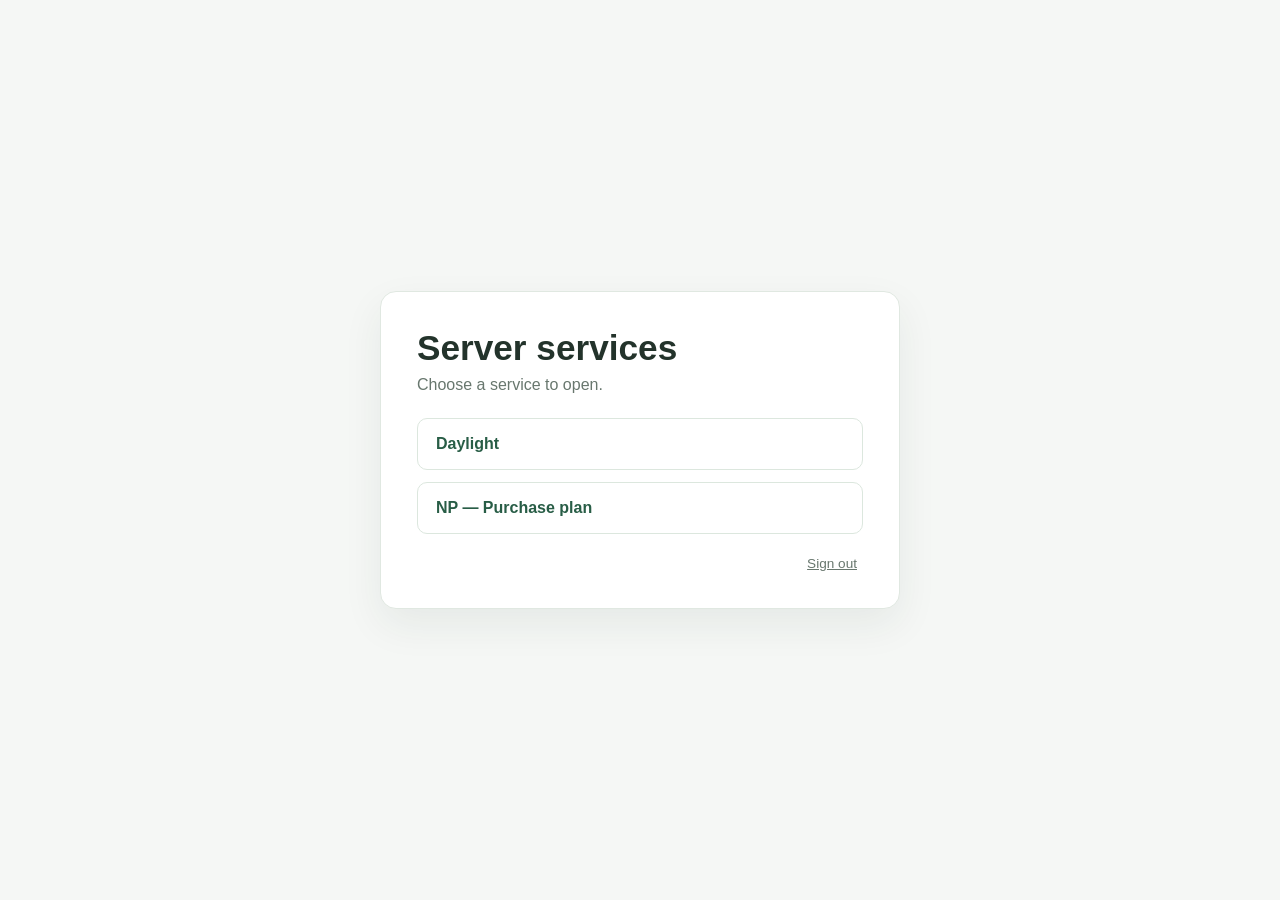
==== Landing/index.html @ 1d30f03a "First commit - Landing + 2 services" ====
<!doctype html>
<html lang="en">
<head>
  <meta charset="utf-8">
  <meta name="viewport" content="width=device-width, initial-scale=1">
  <meta name="theme-color" content="#f5f7f5">
  <title>Server services</title>
  <style>
    :root {
      color-scheme: light;
      font-family: "Segoe UI", Arial, sans-serif;
      color: #23332b;
      background: #f5f7f5;
    }

    * { box-sizing: border-box; }

    body {
      display: grid;
      min-height: 100vh;
      margin: 0;
      place-items: center;
      padding: 24px;
    }

    main {
      width: min(100%, 520px);
      padding: 36px;
      border: 1px solid #e0e8e1;
      border-radius: 16px;
      background: #fff;
      box-shadow: 0 16px 40px rgb(35 51 43 / 7%);
    }

    h1 {
      margin: 0 0 8px;
      font-size: clamp(1.7rem, 5vw, 2.2rem);
    }

    p { margin: 0 0 24px; color: #68776e; }

    ul { display: grid; gap: 12px; margin: 0; padding: 0; list-style: none; }

    a {
      display: block;
      padding: 16px 18px;
      border: 1px solid #dce7de;
      border-radius: 10px;
      color: #285d46;
      font-weight: 650;
      text-decoration: none;
    }

    a:hover, a:focus-visible {
      border-color: #8eae98;
      background: #f4f8f4;
      text-decoration: underline;
    }
    .panel {
      margin-top: 24px;
      padding: 12px 16px;
      border-radius: 10px;
      background: #f4f8f4;
      font-size: 0.9rem;
    }

    .panel + .panel { margin-top: 12px; }
    .panel[hidden] { display: none; }
    .signout { margin-top: 20px; text-align: right; }
    .signout button { border: 0; background: none; color: #68776e; font: inherit; font-size: 0.85rem; cursor: pointer; text-decoration: underline; }
    .panel h2 { margin: 0 0 4px; color: #68776e; font-size: 0.75rem; text-transform: uppercase; }
    #oldest-title, #next-buy-title { font-weight: 650; overflow-wrap: anywhere; }
    #oldest-title a, #next-buy-title a { display: inline; padding: 0; border: 0; background: none; }
    #oldest-age, #next-buy-price { color: #68776e; }
  </style>
</head>
<body>
  <main>
    <h1>Server services</h1>
    <p>Choose a service to open.</p>
    <ul>
      <li><a href="/daylight">Daylight</a></li>
      <li><a href="/np/">NP — Purchase plan</a></li>
    </ul>
    <form method="post" action="/login.php" class="signout">
      <input type="hidden" name="action" value="logout">
      <button type="submit">Sign out</button>
    </form>
    <section id="oldest" class="panel" hidden>
      <h2>Oldest open task</h2>
      <div id="oldest-title"></div>
      <small id="oldest-age"></small>
    </section>
    <section id="next-buy" class="panel" hidden>
      <h2>Next to buy</h2>
      <div id="next-buy-title"></div>
      <small id="next-buy-price"></small>
    </section>
  </main>
  <script src="landing.js"></script>
</body>
</html>
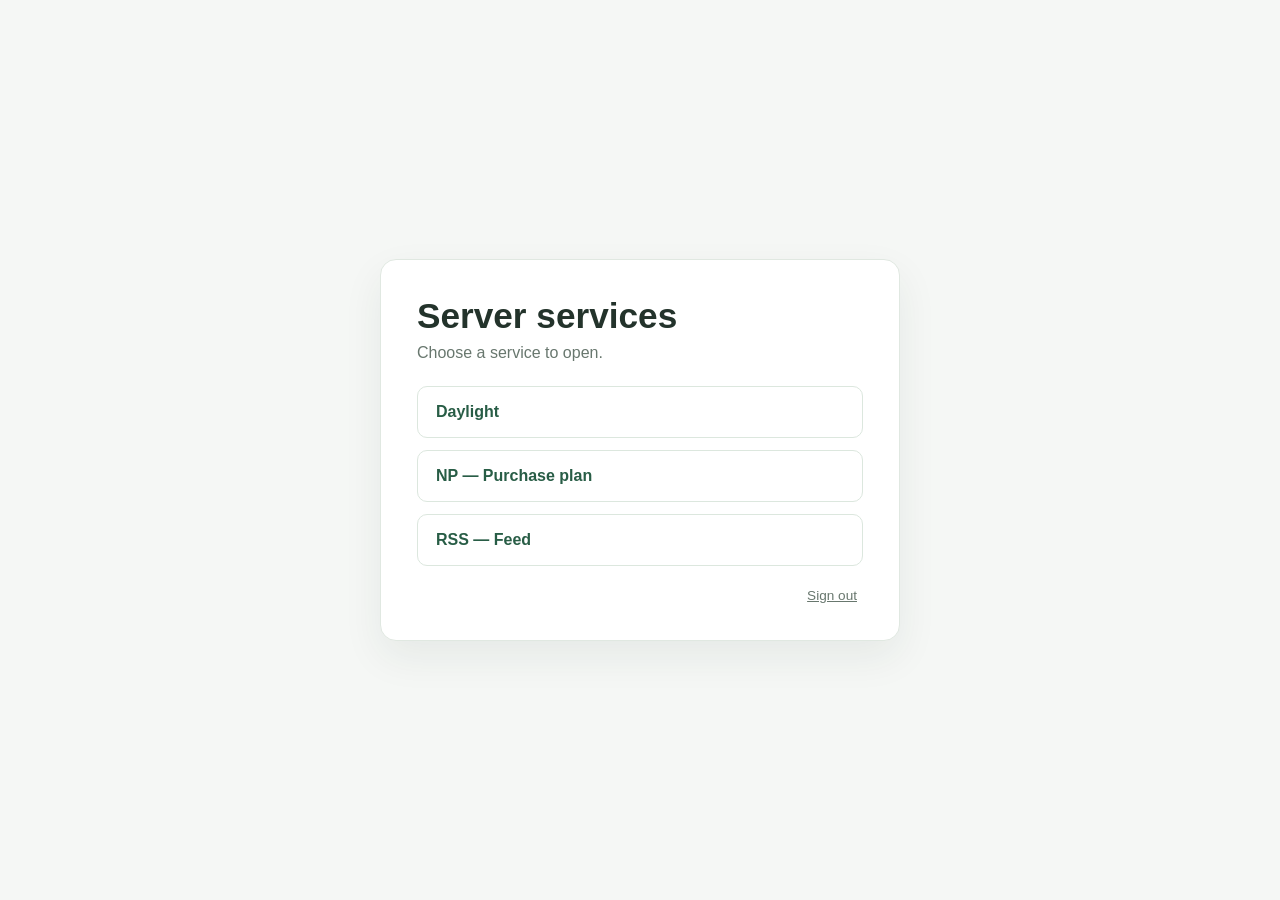
==== commit 54c88e66: "Added an RSS aggregator" ====
--- a/Landing/index.html
+++ b/Landing/index.html
@@ -69,9 +69,9 @@
     .signout { margin-top: 20px; text-align: right; }
     .signout button { border: 0; background: none; color: #68776e; font: inherit; font-size: 0.85rem; cursor: pointer; text-decoration: underline; }
     .panel h2 { margin: 0 0 4px; color: #68776e; font-size: 0.75rem; text-transform: uppercase; }
-    #oldest-title, #next-buy-title { font-weight: 650; overflow-wrap: anywhere; }
-    #oldest-title a, #next-buy-title a { display: inline; padding: 0; border: 0; background: none; }
-    #oldest-age, #next-buy-price { color: #68776e; }
+    #oldest-title, #next-buy-title, #latest-title { font-weight: 650; overflow-wrap: anywhere; }
+    #oldest-title a, #next-buy-title a, #latest-title a { display: inline; padding: 0; border: 0; background: none; }
+    #oldest-age, #next-buy-price, #latest-meta { color: #68776e; }
   </style>
 </head>
 <body>
@@ -81,7 +81,8 @@
     <ul>
       <li><a href="/daylight">Daylight</a></li>
       <li><a href="/np/">NP — Purchase plan</a></li>
-    </ul>
+            <li><a href="/rss/">RSS — Feed</a></li>
+          </ul>
     <form method="post" action="/login.php" class="signout">
       <input type="hidden" name="action" value="logout">
       <button type="submit">Sign out</button>
@@ -96,6 +97,11 @@
       <div id="next-buy-title"></div>
       <small id="next-buy-price"></small>
     </section>
+    <section id="latest" class="panel" hidden>
+      <h2>Latest headline</h2>
+      <div id="latest-title"></div>
+      <small id="latest-meta"></small>
+    </section>
   </main>
   <script src="landing.js"></script>
 </body>
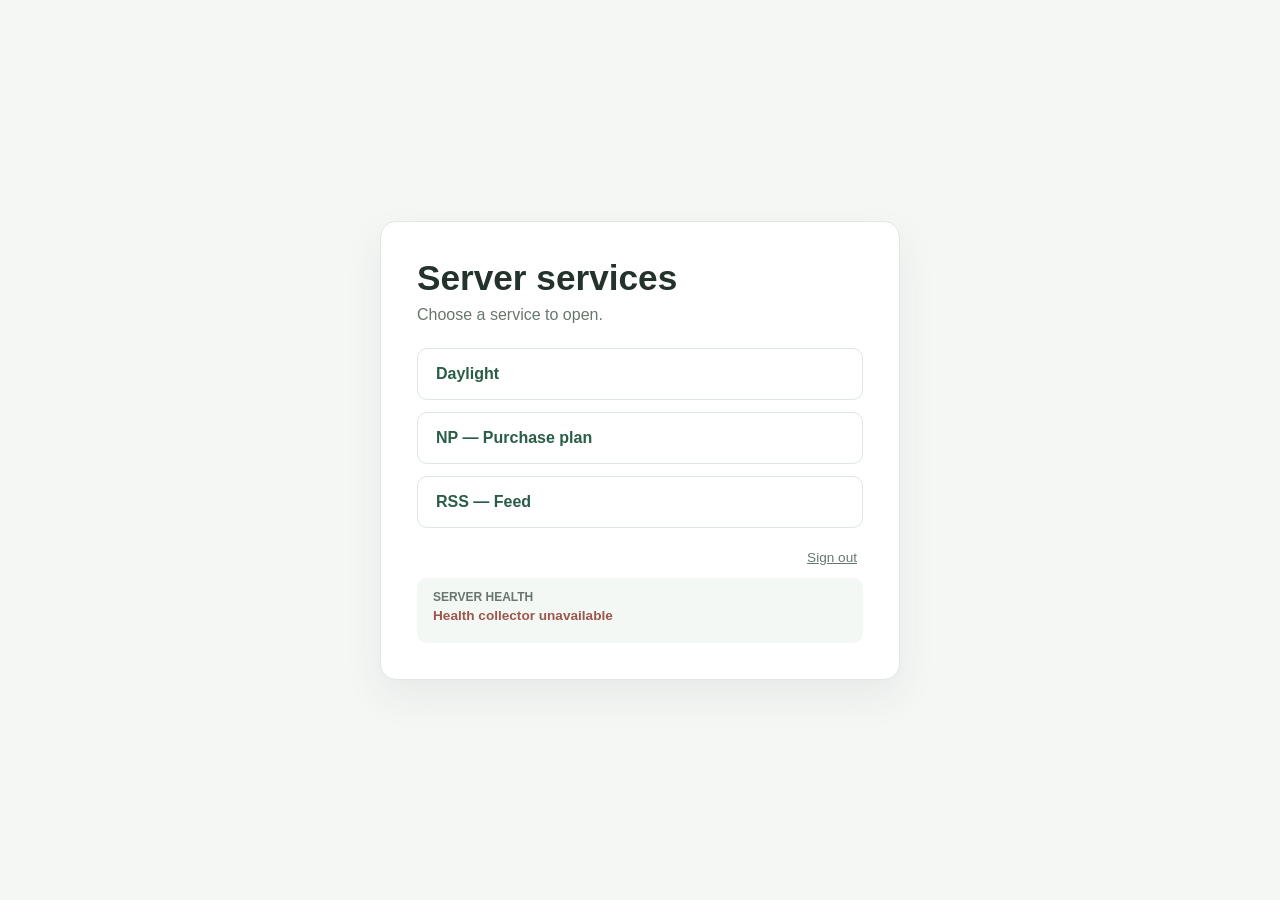
==== commit 7777955f: "New Service - Health Inspector" ====
--- a/Landing/index.html
+++ b/Landing/index.html
@@ -72,6 +72,14 @@
     #oldest-title, #next-buy-title, #latest-title { font-weight: 650; overflow-wrap: anywhere; }
     #oldest-title a, #next-buy-title a, #latest-title a { display: inline; padding: 0; border: 0; background: none; }
     #oldest-age, #next-buy-price, #latest-meta { color: #68776e; }
+    #health-status { margin-bottom: 8px; color: #68776e; font-size: 0.85rem; }
+    #health-status.bad { color: #9c574c; font-weight: 650; }
+    .metric { display: grid; grid-template-columns: 6.5rem 1fr; gap: 2px 10px; align-items: center; margin: 6px 0; font-size: 0.9rem; }
+    .metric-label { color: #68776e; }
+    .metric-value { font-variant-numeric: tabular-nums; }
+    .metric-bar { grid-column: 2; height: 6px; overflow: hidden; border-radius: 3px; background: #e8f1eb; }
+    .metric-bar > div { height: 100%; background: #285d46; }
+    .metric-bar > div.high { background: #b94f45; }
   </style>
 </head>
 <body>
@@ -102,6 +110,11 @@
       <div id="latest-title"></div>
       <small id="latest-meta"></small>
     </section>
+    <section id="health" class="panel">
+      <h2>Server health</h2>
+      <div id="health-status">Loading…</div>
+      <div id="health-rows"></div>
+    </section>
   </main>
   <script src="landing.js"></script>
 </body>
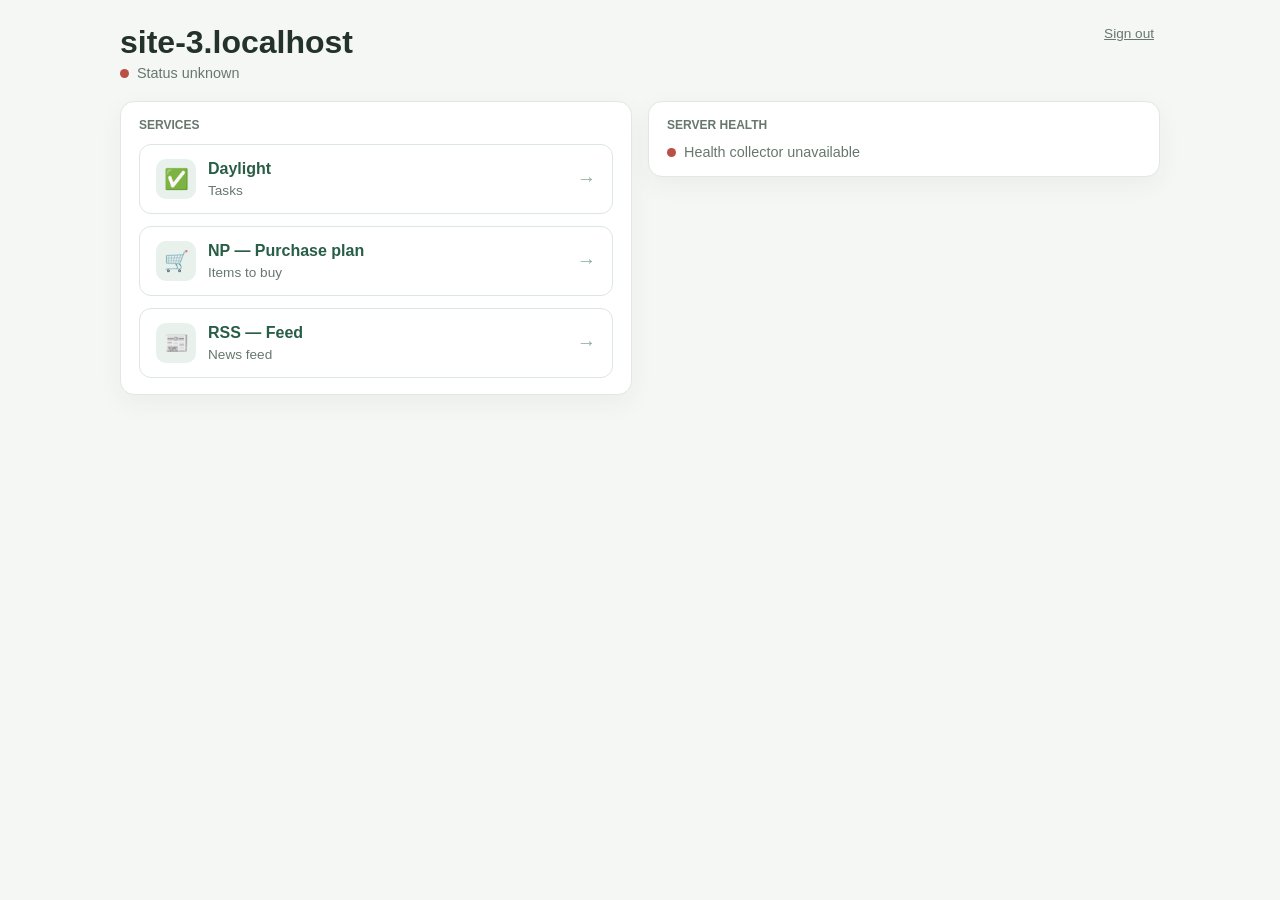
==== commit 9e5e64d9: "Reworking UI for landing page" ====
--- a/Landing/index.html
+++ b/Landing/index.html
@@ -4,118 +4,136 @@
   <meta charset="utf-8">
   <meta name="viewport" content="width=device-width, initial-scale=1">
   <meta name="theme-color" content="#f5f7f5">
-  <title>Server services</title>
+  <title>Server</title>
   <style>
     :root {
       color-scheme: light;
       font-family: "Segoe UI", Arial, sans-serif;
       color: #23332b;
       background: #f5f7f5;
+      --green: #2f8f5b;
+      --amber: #d99a1e;
+      --red: #b94f45;
+      --muted: #68776e;
+      --border: #e0e8e1;
     }
 
     * { box-sizing: border-box; }
+    [hidden] { display: none !important; }
 
-    body {
-      display: grid;
-      min-height: 100vh;
-      margin: 0;
-      place-items: center;
-      padding: 24px;
+    body { margin: 0; padding: 24px; }
+    .page { width: min(100%, 560px); margin: 0 auto; }
+
+    header { display: flex; gap: 16px; align-items: flex-start; justify-content: space-between; margin-bottom: 20px; }
+    h1 { margin: 0; font-size: clamp(1.5rem, 5vw, 2rem); overflow-wrap: anywhere; }
+    .status { display: flex; gap: 8px; align-items: center; margin-top: 4px; color: var(--muted); font-size: 0.9rem; }
+    .signout button { border: 0; background: none; color: var(--muted); font: inherit; font-size: 0.85rem; cursor: pointer; text-decoration: underline; }
+
+    .dot { width: 9px; height: 9px; flex: none; border-radius: 50%; background: #aab5ae; }
+    .dot.ok { background: var(--green); }
+    .dot.bad { background: var(--red); }
+    .dot.pulse { animation: pulse 2s ease-out infinite; }
+    @keyframes pulse {
+      0% { box-shadow: 0 0 0 0 rgb(47 143 91 / 50%); }
+      70%, 100% { box-shadow: 0 0 0 7px rgb(47 143 91 / 0%); }
+    }
+    @media (prefers-reduced-motion: reduce) { .dot.pulse { animation: none; } }
+
+    .layout { display: grid; gap: 16px; }
+    @media (min-width: 900px) {
+      .page { width: min(100%, 1040px); }
+      .layout { grid-template-columns: minmax(0, 1fr) minmax(0, 1fr); align-items: start; }
     }
 
-    main {
-      width: min(100%, 520px);
-      padding: 36px;
-      border: 1px solid #e0e8e1;
-      border-radius: 16px;
+    .card { padding: 16px 18px; border: 1px solid var(--border); border-radius: 14px; background: #fff; box-shadow: 0 8px 24px rgb(35 51 43 / 5%); }
+    h2 { margin: 0 0 12px; color: var(--muted); font-size: 0.75rem; text-transform: uppercase; }
+
+    .services { display: grid; gap: 12px; }
+    .service {
+      display: grid;
+      grid-template-columns: auto 1fr auto auto;
+      gap: 2px 12px;
+      align-items: center;
+      padding: 14px 16px;
+      border: 1px solid #dce7de;
+      border-radius: 12px;
       background: #fff;
-      box-shadow: 0 16px 40px rgb(35 51 43 / 7%);
-    }
-
-    h1 {
-      margin: 0 0 8px;
-      font-size: clamp(1.7rem, 5vw, 2.2rem);
-    }
-
-    p { margin: 0 0 24px; color: #68776e; }
-
-    ul { display: grid; gap: 12px; margin: 0; padding: 0; list-style: none; }
-
-    a {
-      display: block;
-      padding: 16px 18px;
-      border: 1px solid #dce7de;
-      border-radius: 10px;
-      color: #285d46;
-      font-weight: 650;
+      color: inherit;
       text-decoration: none;
     }
+    .service:hover, .service:focus-visible { border-color: #8eae98; background: #f4f8f4; }
+    .service:focus-visible { outline: 3px solid rgb(53 115 90 / 30%); outline-offset: 2px; }
+    .icon { grid-row: 1 / span 2; display: grid; width: 40px; height: 40px; place-items: center; border-radius: 10px; background: #e8f1eb; font-size: 1.25rem; }
+    .name { color: #285d46; font-weight: 650; }
+    .badge { padding: 2px 10px; border-radius: 999px; background: #e8f1eb; color: #285d46; font-size: 0.8rem; font-weight: 650; white-space: nowrap; }
+    .badge:empty { display: none; }
+    .arrow { grid-row: 1 / span 2; grid-column: 4; color: #8eae98; font-size: 1.2rem; }
+    .detail { grid-column: 2 / span 2; min-width: 0; overflow: hidden; color: var(--muted); font-size: 0.85rem; text-overflow: ellipsis; white-space: nowrap; }
 
-    a:hover, a:focus-visible {
-      border-color: #8eae98;
-      background: #f4f8f4;
-      text-decoration: underline;
-    }
-    .panel {
-      margin-top: 24px;
-      padding: 12px 16px;
-      border-radius: 10px;
-      background: #f4f8f4;
-      font-size: 0.9rem;
-    }
+    .metric { display: grid; grid-template-columns: 5.5rem 1fr 3rem; gap: 2px 10px; align-items: center; margin: 10px 0; font-size: 0.9rem; }
+    .metric-label { color: var(--muted); }
+    .metric-label[title] { cursor: help; text-decoration: underline dotted; }
+    .metric-bar { height: 8px; overflow: hidden; border-radius: 4px; background: #e8f1eb; }
+    .metric-bar > div { height: 100%; background: var(--green); transition: width .4s; }
+    .metric-bar > div.warn { background: var(--amber); }
+    .metric-bar > div.high { background: var(--red); }
+    .metric-pct { text-align: right; font-variant-numeric: tabular-nums; font-weight: 650; }
+    .metric-text { grid-column: 2 / span 2; color: var(--muted); font-size: 0.8rem; font-variant-numeric: tabular-nums; }
+    .metric-plain .metric-text { grid-column: 2 / span 2; color: inherit; font-size: 0.9rem; }
 
-    .panel + .panel { margin-top: 12px; }
-    .panel[hidden] { display: none; }
-    .signout { margin-top: 20px; text-align: right; }
-    .signout button { border: 0; background: none; color: #68776e; font: inherit; font-size: 0.85rem; cursor: pointer; text-decoration: underline; }
-    .panel h2 { margin: 0 0 4px; color: #68776e; font-size: 0.75rem; text-transform: uppercase; }
-    #oldest-title, #next-buy-title, #latest-title { font-weight: 650; overflow-wrap: anywhere; }
-    #oldest-title a, #next-buy-title a, #latest-title a { display: inline; padding: 0; border: 0; background: none; }
-    #oldest-age, #next-buy-price, #latest-meta { color: #68776e; }
-    #health-status { margin-bottom: 8px; color: #68776e; font-size: 0.85rem; }
-    #health-status.bad { color: #9c574c; font-weight: 650; }
-    .metric { display: grid; grid-template-columns: 6.5rem 1fr; gap: 2px 10px; align-items: center; margin: 6px 0; font-size: 0.9rem; }
-    .metric-label { color: #68776e; }
-    .metric-value { font-variant-numeric: tabular-nums; }
-    .metric-bar { grid-column: 2; height: 6px; overflow: hidden; border-radius: 3px; background: #e8f1eb; }
-    .metric-bar > div { height: 100%; background: #285d46; }
-    .metric-bar > div.high { background: #b94f45; }
+    #health-more-toggle { margin-top: 4px; padding: 0; border: 0; background: none; color: #285d46; font: inherit; font-size: 0.85rem; cursor: pointer; text-decoration: underline; }
   </style>
 </head>
 <body>
-  <main>
-    <h1>Server services</h1>
-    <p>Choose a service to open.</p>
-    <ul>
-      <li><a href="/daylight">Daylight</a></li>
-      <li><a href="/np/">NP — Purchase plan</a></li>
-            <li><a href="/rss/">RSS — Feed</a></li>
-          </ul>
-    <form method="post" action="/login.php" class="signout">
-      <input type="hidden" name="action" value="logout">
-      <button type="submit">Sign out</button>
-    </form>
-    <section id="oldest" class="panel" hidden>
-      <h2>Oldest open task</h2>
-      <div id="oldest-title"></div>
-      <small id="oldest-age"></small>
-    </section>
-    <section id="next-buy" class="panel" hidden>
-      <h2>Next to buy</h2>
-      <div id="next-buy-title"></div>
-      <small id="next-buy-price"></small>
-    </section>
-    <section id="latest" class="panel" hidden>
-      <h2>Latest headline</h2>
-      <div id="latest-title"></div>
-      <small id="latest-meta"></small>
-    </section>
-    <section id="health" class="panel">
-      <h2>Server health</h2>
-      <div id="health-status">Loading…</div>
-      <div id="health-rows"></div>
-    </section>
-  </main>
+  <div class="page">
+    <header>
+      <div>
+        <h1 id="server-name">Server</h1>
+        <div class="status"><span id="server-dot" class="dot"></span><span id="server-status">Checking…</span></div>
+      </div>
+      <form method="post" action="/login.php" class="signout">
+        <input type="hidden" name="action" value="logout">
+        <button type="submit">Sign out</button>
+      </form>
+    </header>
+
+    <div class="layout">
+      <section class="card" aria-labelledby="services-title">
+        <h2 id="services-title">Services</h2>
+        <div class="services">
+          <a class="service" href="/daylight/">
+            <span class="icon" aria-hidden="true">✅</span>
+            <span class="name">Daylight</span>
+            <span class="badge" id="daylight-badge"></span>
+            <span class="arrow" aria-hidden="true">→</span>
+            <span class="detail" id="daylight-detail">Tasks</span>
+          </a>
+          <a class="service" href="/np/">
+            <span class="icon" aria-hidden="true">🛒</span>
+            <span class="name">NP — Purchase plan</span>
+            <span class="badge" id="np-badge"></span>
+            <span class="arrow" aria-hidden="true">→</span>
+            <span class="detail" id="np-detail">Items to buy</span>
+          </a>
+          <a class="service" href="/rss/">
+            <span class="icon" aria-hidden="true">📰</span>
+            <span class="name">RSS — Feed</span>
+            <span class="badge" id="rss-badge"></span>
+            <span class="arrow" aria-hidden="true">→</span>
+            <span class="detail" id="rss-detail">News feed</span>
+          </a>
+        </div>
+      </section>
+
+      <section class="card" id="health" aria-labelledby="health-title">
+        <h2 id="health-title">Server health</h2>
+        <div class="status"><span id="health-dot" class="dot"></span><span id="health-status">Loading…</span></div>
+        <div id="health-rows"></div>
+        <div id="health-more" hidden></div>
+        <button type="button" id="health-more-toggle" aria-expanded="false" hidden>More</button>
+      </section>
+    </div>
+  </div>
   <script src="landing.js"></script>
 </body>
 </html>
